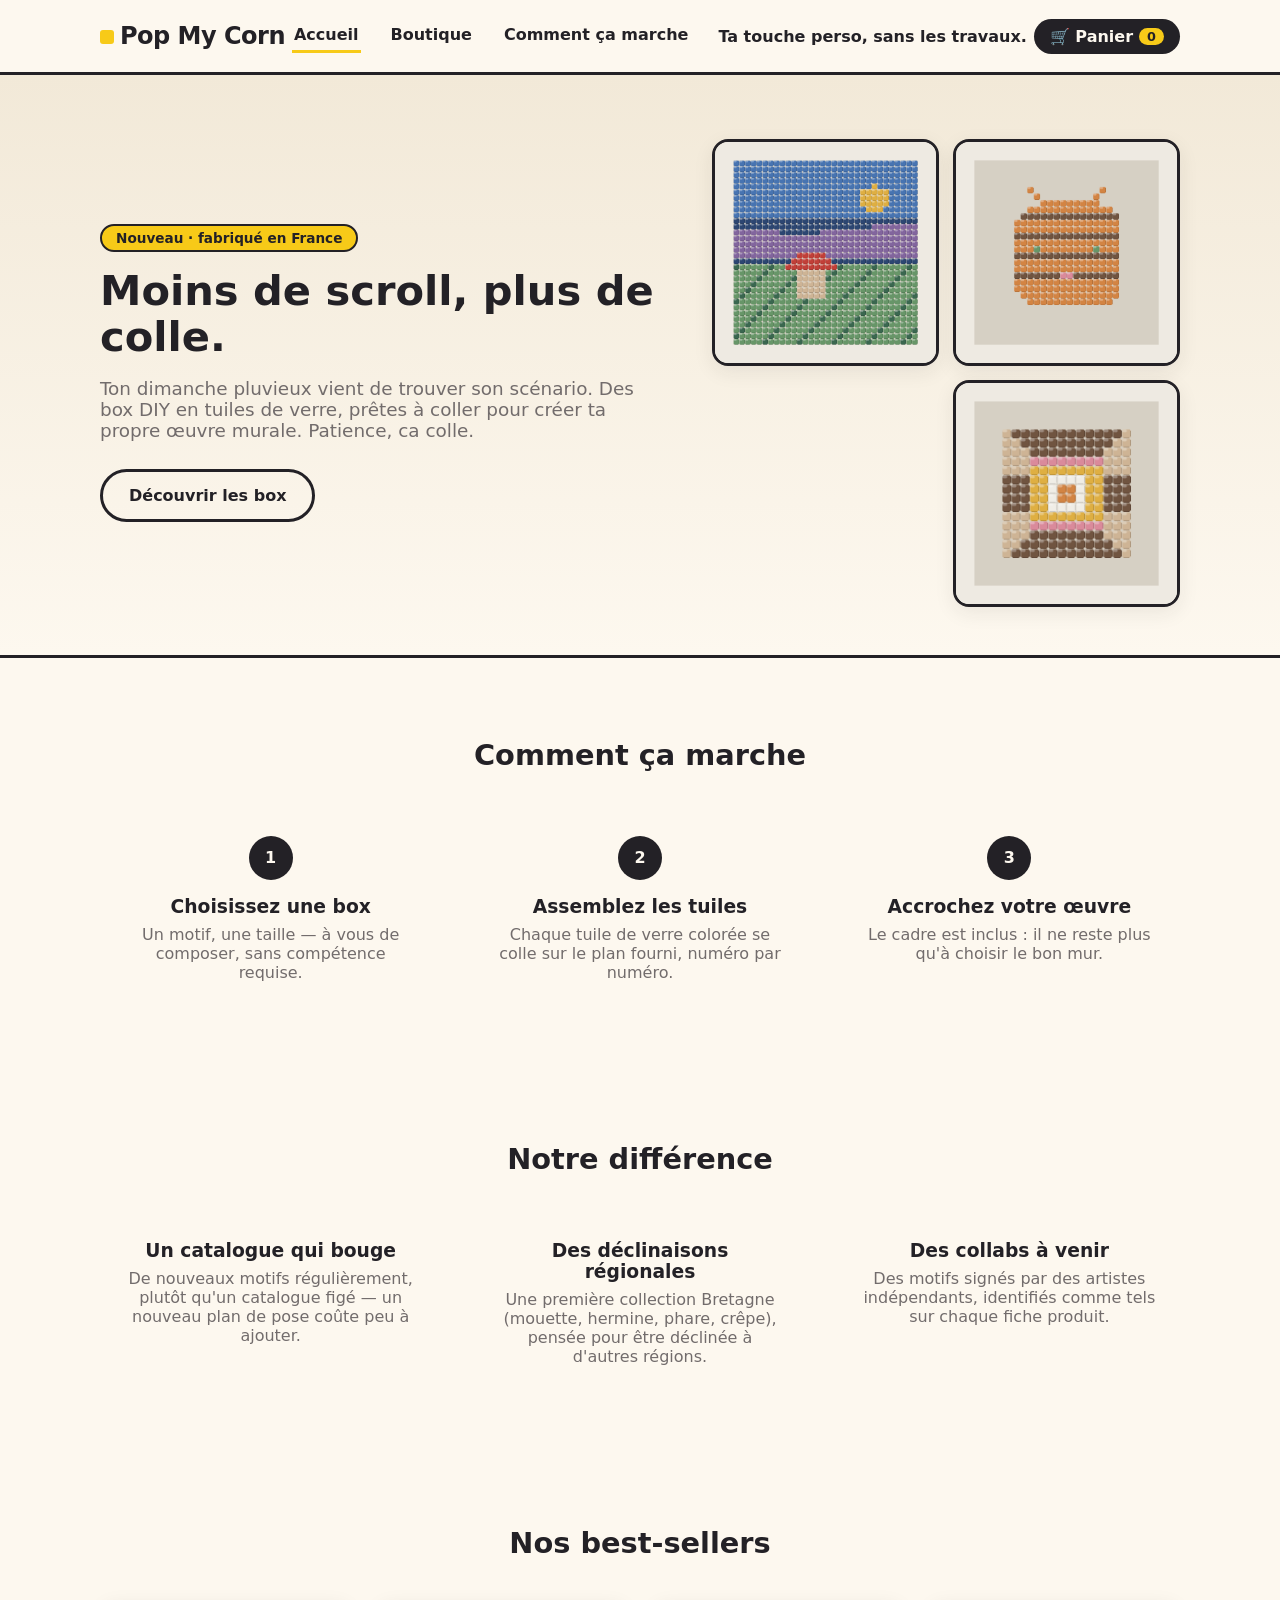
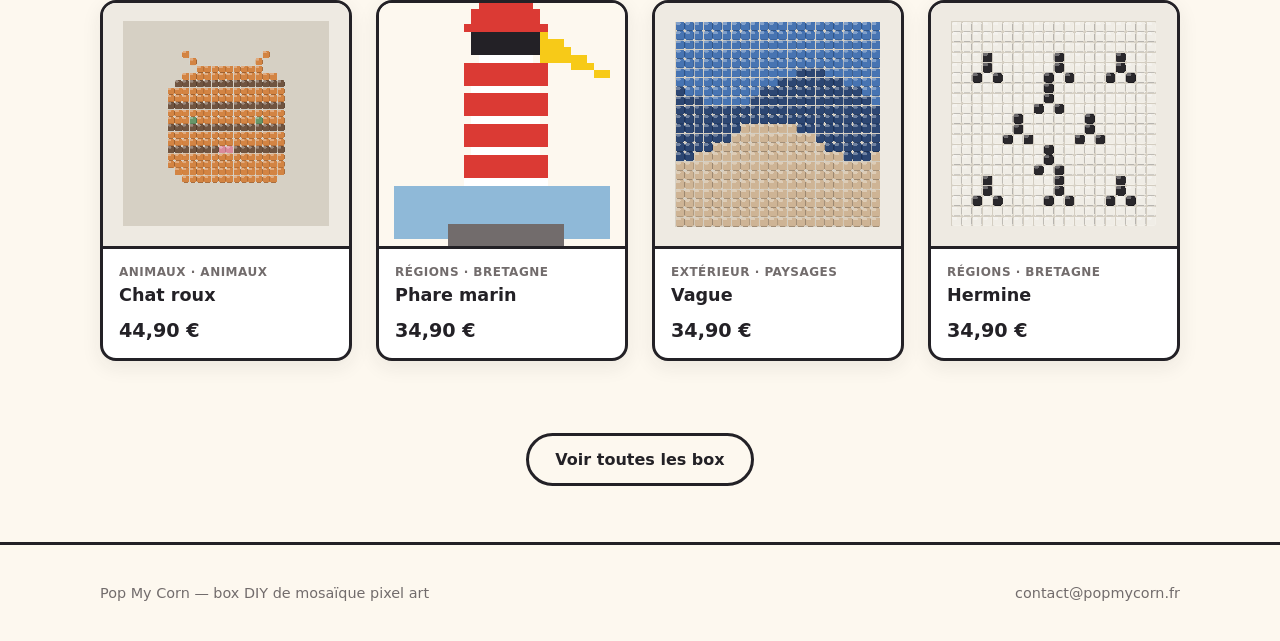
==== site/index.html @ 588b49d9 "Add personal touch message to navigation" ====
<!doctype html>
<html lang="fr">
<head>
<meta charset="utf-8" />
<meta name="viewport" content="width=device-width, initial-scale=1" />
<title>Pop My Corn — Box DIY de mosaïque pixel art</title>
<meta name="description" content="Moins de scroll, plus de colle." />
<link rel="stylesheet" href="styles.css" />
</head>
<body>

<header class="site-header">
  <div class="container">
    <a href="index.html" class="logo"><span class="pixel"></span>Pop My Corn</a>
    <nav class="nav">
      <a href="index.html" class="active">Accueil</a>
      <a href="boutique.html">Boutique</a>
      <a href="index.html#comment-ca-marche">Comment ça marche</a>
      <p class="lead">Ta touche perso, sans les travaux.</p>

    </nav>
    <a href="panier.html" class="cart-link">🛒 Panier <span class="cart-count">0</span></a>
  </div>
</header>

<section class="hero">
  <div class="container">
    <div>
      <span class="hero-badge">Nouveau · fabriqué en France</span>
      <h1>Moins de scroll, plus de colle.</h1>
      <p class="lead">Ton dimanche pluvieux vient de trouver son scénario. Des box DIY en tuiles de verre, prêtes à coller pour créer ta propre œuvre murale. Patience, ca colle.</p>
      <a href="boutique.html" class="btn btn-primary">Découvrir les box</a>
    </div>
    <div class="hero-visual">
      <img class="tall" src="images/products/design-08.png" alt="Box mosaïque paysage" />
      <img src="images/products/design-07.png" alt="Box mosaïque chat" />
      <img src="images/products/design-11.png" alt="Box mosaïque phare, collection Bretagne" />
    </div>
  </div>
</section>

<section class="steps" id="comment-ca-marche">
  <div class="container">
    <h2>Comment ça marche</h2>
    <div class="steps-grid">
      <div class="step">
        <div class="step-num">1</div>
        <h3>Choisissez une box</h3>
        <p>Un motif, une taille — à vous de composer, sans compétence requise.</p>
      </div>
      <div class="step">
        <div class="step-num">2</div>
        <h3>Assemblez les tuiles</h3>
        <p>Chaque tuile de verre colorée se colle sur le plan fourni, numéro par numéro.</p>
      </div>
      <div class="step">
        <div class="step-num">3</div>
        <h3>Accrochez votre œuvre</h3>
        <p>Le cadre est inclus : il ne reste plus qu'à choisir le bon mur.</p>
      </div>
    </div>
  </div>
</section>

<section class="steps">
  <div class="container">
    <h2 class="section-title">Notre différence</h2>
    <div class="steps-grid">
      <div class="step">
        <h3>Un catalogue qui bouge</h3>
        <p>De nouveaux motifs régulièrement, plutôt qu'un catalogue figé — un nouveau plan de pose coûte peu à ajouter.</p>
      </div>
      <div class="step">
        <h3>Des déclinaisons régionales</h3>
        <p>Une première collection Bretagne (mouette, hermine, phare, crêpe), pensée pour être déclinée à d'autres régions.</p>
      </div>
      <div class="step">
        <h3>Des collabs à venir</h3>
        <p>Des motifs signés par des artistes indépendants, identifiés comme tels sur chaque fiche produit.</p>
      </div>
    </div>
  </div>
</section>

<section class="steps">
  <div class="container">
    <h2 class="section-title">Nos best-sellers</h2>
    <div class="product-grid" id="featured-grid"></div>
    <div style="text-align:center; margin-top: 8px;">
      <a href="boutique.html" class="btn btn-secondary">Voir toutes les box</a>
    </div>
  </div>
</section>

<footer class="site-footer">
  <div class="container">
    <div>Pop My Corn — box DIY de mosaïque pixel art</div>
    <div>contact@popmycorn.fr</div>
  </div>
</footer>

<script src="cart.js"></script>
<script>
  loadProducts().then((products) => {
    const featuredIds = ["chat", "phare", "vague", "hermine"];
    const featured = featuredIds
      .map((id) => products.find((p) => p.id === id))
      .filter(Boolean);
    const grid = document.getElementById("featured-grid");
    grid.innerHTML = featured.map(productCard).join("");
  });

  function productCard(p) {
    return `
      <a class="product-card" href="produit.html?id=${p.id}">
        <div class="thumb"><img src="${p.image}" alt="${p.name}" loading="lazy" /></div>
        <div class="info">
          <span class="theme-tag">${p.category} · ${p.theme}${p.artist ? " · collab" : ""}</span>
          <h3>${p.name}</h3>
          <div class="price-row">
            <span class="price">${formatPrice(p.price)}</span>
          </div>
        </div>
      </a>
    `;
  }
</script>
</body>
</html>
---- site/styles.css ----
:root {
  --rouge: #db3a34;
  --orange: #ed8b2f;
  --jaune: #f7ca18;
  --vert: #5fb260;
  --bleu: #3a81db;
  --violet: #8c5ec2;
  --rose: #f08faf;
  --encre: #232126;
  --creme: #fdf8ef;
  --creme-fonce: #f2e9d8;
  --gris: #726c6c;
  --radius: 16px;
  --shadow: 0 6px 20px rgba(35, 33, 38, 0.08);
}

* { box-sizing: border-box; }

html, body {
  margin: 0;
  padding: 0;
  background: var(--creme); 
  color: var(--encre);
  font-family: "Segoe UI", system-ui, -apple-system, sans-serif;
  scroll-behavior: smooth;
}

a { color: inherit; text-decoration: none; }

img { max-width: 100%; display: block; }

.container {
  max-width: 1120px;
  margin: 0 auto;
  padding: 0 20px;
}

/* ---------- Header ---------- */
.site-header {
  position: sticky;
  top: 0;
  z-index: 20;
  background: var(--creme);
  border-bottom: 3px solid var(--encre);
}

.site-header .container {
  display: flex;
  align-items: center;
  justify-content: space-between;
  height: 72px;
}

.logo {
  font-weight: 800;
  font-size: 1.5rem;
  letter-spacing: -0.5px;
}

.logo .pixel {
  display: inline-block;
  width: 14px;
  height: 14px;
  background: var(--jaune);
  margin-right: 6px;
  vertical-align: middle;
  border-radius: 3px;
}

.nav {
  display: flex;
  align-items: center;
  gap: 28px;
  font-weight: 600;
}

.nav a {
  padding: 6px 2px;
  border-bottom: 3px solid transparent;
}

.nav a:hover, .nav a.active {
  border-bottom-color: var(--jaune);
}

.cart-link {
  position: relative;
  display: inline-flex;
  align-items: center;
  gap: 6px;
  background: var(--encre);
  color: var(--creme);
  padding: 8px 16px;
  border-radius: 999px;
  font-weight: 700;
}

.cart-count {
  background: var(--jaune);
  color: var(--encre);
  border-radius: 999px;
  padding: 1px 8px;
  font-size: 0.8rem;
}

/* ---------- Buttons ---------- */
.btn {
  display: inline-block;
  padding: 14px 26px;
  border-radius: 999px;
  font-weight: 700;
  border: 3px solid var(--encre);
  cursor: pointer;
  font-size: 1rem;
  transition: transform 0.15s ease;
}

.btn:hover { transform: translateY(-2px); }

..btn-primary {
  background: var(--jaune);
  color: var(--encre);
  box-shadow: var(--shadow);
}



.btn-secondary {
  background: var(--creme);
  color: var(--encre);
}

.btn-block { width: 100%; text-align: center; }

.btn[disabled] {
  opacity: 0.5;
  cursor: not-allowed;
  transform: none;
}

/* ---------- Hero ---------- */
.hero {
  padding: 64px 0 48px;
  background: linear-gradient(180deg, var(--creme-fonce), var(--creme));
  border-bottom: 3px solid var(--encre);
}

.hero .container {
  display: grid;
  grid-template-columns: 1.1fr 0.9fr;
  gap: 40px;
  align-items: center;
}

.hero h1 {
  font-size: 2.6rem;
  line-height: 1.1;
  margin: 0 0 16px;
}

.hero p.lead {
  font-size: 1.15rem;
  color: var(--gris);
  margin-bottom: 28px;
  max-width: 46ch;
}

.hero-badge {
  display: inline-block;
  background: var(--jaune);
  border: 2px solid var(--encre);
  border-radius: 999px;
  padding: 4px 14px;
  font-weight: 700;
  font-size: 0.85rem;
  margin-bottom: 16px;
}

.hero-visual {
  display: grid;
  grid-template-columns: repeat(2, 1fr);
  gap: 14px;
}

.hero-visual img {
  border-radius: var(--radius);
  border: 3px solid var(--encre);
  box-shadow: var(--shadow);
}

.hero-visual .tall { grid-row: span 2; }

/* ---------- Steps ---------- */
.steps {
  padding: 56px 0;
}

.steps h2, .section-title {
  text-align: center;
  font-size: 1.8rem;
  margin-bottom: 40px;
}

.steps-grid {
  display: grid;
  grid-template-columns: repeat(3, 1fr);
  gap: 28px;
}

.step {
  text-align: center;
  padding: 24px;
}

.step-num {
  width: 44px;
  height: 44px;
  border-radius: 50%;
  background: var(--encre);
  color: var(--creme);
  display: flex;
  align-items: center;
  justify-content: center;
  font-weight: 800;
  margin: 0 auto 16px;
}

.step h3 { margin: 0 0 8px; }
.step p { color: var(--gris); margin: 0; }

/* ---------- Product grid ---------- */
.search-box {
  margin-bottom: 20px;
}

.search-box input {
  width: 100%;
  box-sizing: border-box;
  padding: 14px 18px;
  border: 3px solid var(--encre);
  border-radius: var(--radius);
  font-family: inherit;
  font-size: 1rem;
  background: white;
  color: var(--encre);
}

.search-box input::placeholder {
  color: var(--gris);
}

.search-box input:focus {
  outline: 3px solid var(--jaune);
  outline-offset: 0;
}

.filters {
  display: flex;
  flex-wrap: wrap;
  gap: 10px;
  margin-bottom: 32px;
}

.filter-chip {
  padding: 8px 16px;
  border: 2px solid var(--encre);
  border-radius: 999px;
  font-weight: 600;
  cursor: pointer;
  background: var(--creme);
  font-size: 0.9rem;
}

.filter-chip.active {
  background: var(--encre);
  color: var(--creme);
}

.product-grid {
  display: grid;
  grid-template-columns: repeat(4, 1fr);
  gap: 24px;
  padding-bottom: 64px;
}

.product-card {
  background: white;
  border: 3px solid var(--encre);
  border-radius: var(--radius);
  overflow: hidden;
  box-shadow: var(--shadow);
  display: flex;
  flex-direction: column;
}

.product-card .thumb {
  aspect-ratio: 1;
  overflow: hidden;
  border-bottom: 3px solid var(--encre);
  background: var(--creme-fonce);
}

.product-card .thumb img {
  width: 100%;
  height: 100%;
  object-fit: cover;
  image-rendering: pixelated;
}

.product-card .info {
  padding: 16px;
  display: flex;
  flex-direction: column;
  gap: 6px;
  flex: 1;
}

.product-card .theme-tag {
  font-size: 0.75rem;
  font-weight: 700;
  text-transform: uppercase;
  color: var(--gris);
  letter-spacing: 0.04em;
}

.product-card h3 { margin: 0; font-size: 1.1rem; }

.stars { color: var(--jaune); text-shadow: 0 0 0 var(--encre); font-size: 0.95rem; letter-spacing: 2px; }
.stars .off { color: var(--creme-fonce); }

.price-row {
  margin-top: auto;
  display: flex;
  align-items: center;
  justify-content: space-between;
  padding-top: 8px;
}

.price {
  font-weight: 800;
  font-size: 1.2rem;
}

.mini-add {
  border: 2px solid var(--encre);
  background: var(--jaune);
  border-radius: 999px;
  padding: 6px 14px;
  font-weight: 700;
  cursor: pointer;
}

/* ---------- Product detail ---------- */
.product-detail {
  display: grid;
  grid-template-columns: 1fr 1fr;
  gap: 48px;
  padding: 48px 0 72px;
}

.product-detail .thumb-large {
  border: 3px solid var(--encre);
  border-radius: var(--radius);
  overflow: hidden;
  box-shadow: var(--shadow);
  background: var(--creme-fonce);
}

.product-detail .thumb-large img {
  width: 100%;
  image-rendering: pixelated;
}

.product-detail h1 { margin-top: 0; font-size: 2rem; }

.detail-meta {
  display: flex;
  gap: 16px;
  align-items: center;
  margin-bottom: 16px;
  color: var(--gris);
  font-weight: 600;
}

.detail-price { font-size: 1.6rem; font-weight: 800; margin: 16px 0; }

.spec-list {
  list-style: none;
  padding: 0;
  margin: 24px 0;
  border-top: 2px solid var(--creme-fonce);
}

.spec-list li {
  display: flex;
  justify-content: space-between;
  padding: 10px 0;
  border-bottom: 2px solid var(--creme-fonce);
  font-size: 0.95rem;
}

.spec-list li span:first-child { color: var(--gris); }

.qty-row {
  display: flex;
  align-items: center;
  gap: 16px;
  margin-bottom: 20px;
}

.qty-control {
  display: flex;
  align-items: center;
  border: 2px solid var(--encre);
  border-radius: 999px;
  overflow: hidden;
}

.qty-control button {
  border: none;
  background: var(--creme-fonce);
  width: 36px;
  height: 36px;
  font-size: 1.1rem;
  cursor: pointer;
}

.qty-control input {
  width: 42px;
  text-align: center;
  border: none;
  font-weight: 700;
  font-size: 1rem;
}

/* ---------- Cart ---------- */
.cart-page { padding: 48px 0 72px; }

.cart-item {
  display: grid;
  grid-template-columns: 90px 1fr auto auto;
  gap: 16px;
  align-items: center;
  padding: 16px 0;
  border-bottom: 2px solid var(--creme-fonce);
}

.cart-item img {
  width: 90px;
  height: 90px;
  object-fit: cover;
  border-radius: 10px;
  border: 2px solid var(--encre);
  image-rendering: pixelated;
}

.cart-item .remove {
  color: var(--rouge);
  font-weight: 700;
  cursor: pointer;
  background: none;
  border: none;
  font-size: 0.9rem;
}

.cart-summary {
  margin-top: 32px;
  padding-top: 24px;
  border-top: 3px solid var(--encre);
  display: flex;
  flex-direction: column;
  align-items: flex-end;
  gap: 8px;
}

.cart-summary .total { font-size: 1.4rem; font-weight: 800; }

.empty-state {
  text-align: center;
  padding: 64px 0;
  color: var(--gris);
}

.notice {
  background: var(--creme-fonce);
  border: 2px dashed var(--gris);
  border-radius: var(--radius);
  padding: 16px 20px;
  font-size: 0.9rem;
  margin-top: 20px;
}

/* ---------- Footer ---------- */
.site-footer {
  border-top: 3px solid var(--encre);
  padding: 40px 0;
  color: var(--gris);
  font-size: 0.9rem;
}

.site-footer .container {
  display: flex;
  justify-content: space-between;
  flex-wrap: wrap;
  gap: 16px;
}

/* ---------- Result pages ---------- */
.result-page {
  padding: 96px 20px;
  text-align: center;
}

.result-page h1 { font-size: 2rem; }
.result-page p { color: var(--gris); max-width: 50ch; margin: 12px auto 32px; }

/* ---------- Responsive ---------- */
@media (max-width: 900px) {
  .hero .container { grid-template-columns: 1fr; }
  .steps-grid { grid-template-columns: 1fr; }
  .product-grid { grid-template-columns: repeat(2, 1fr); }
  .product-detail { grid-template-columns: 1fr; }
  .nav { display: none; }
}

@media (max-width: 480px) {
  .product-grid { grid-template-columns: 1fr 1fr; gap: 14px; }
  .hero h1 { font-size: 2rem; }
  .cart-item { grid-template-columns: 60px 1fr; grid-template-areas: "img info" "img actions"; }
  .cart-item img { width: 60px; height: 60px; }
}
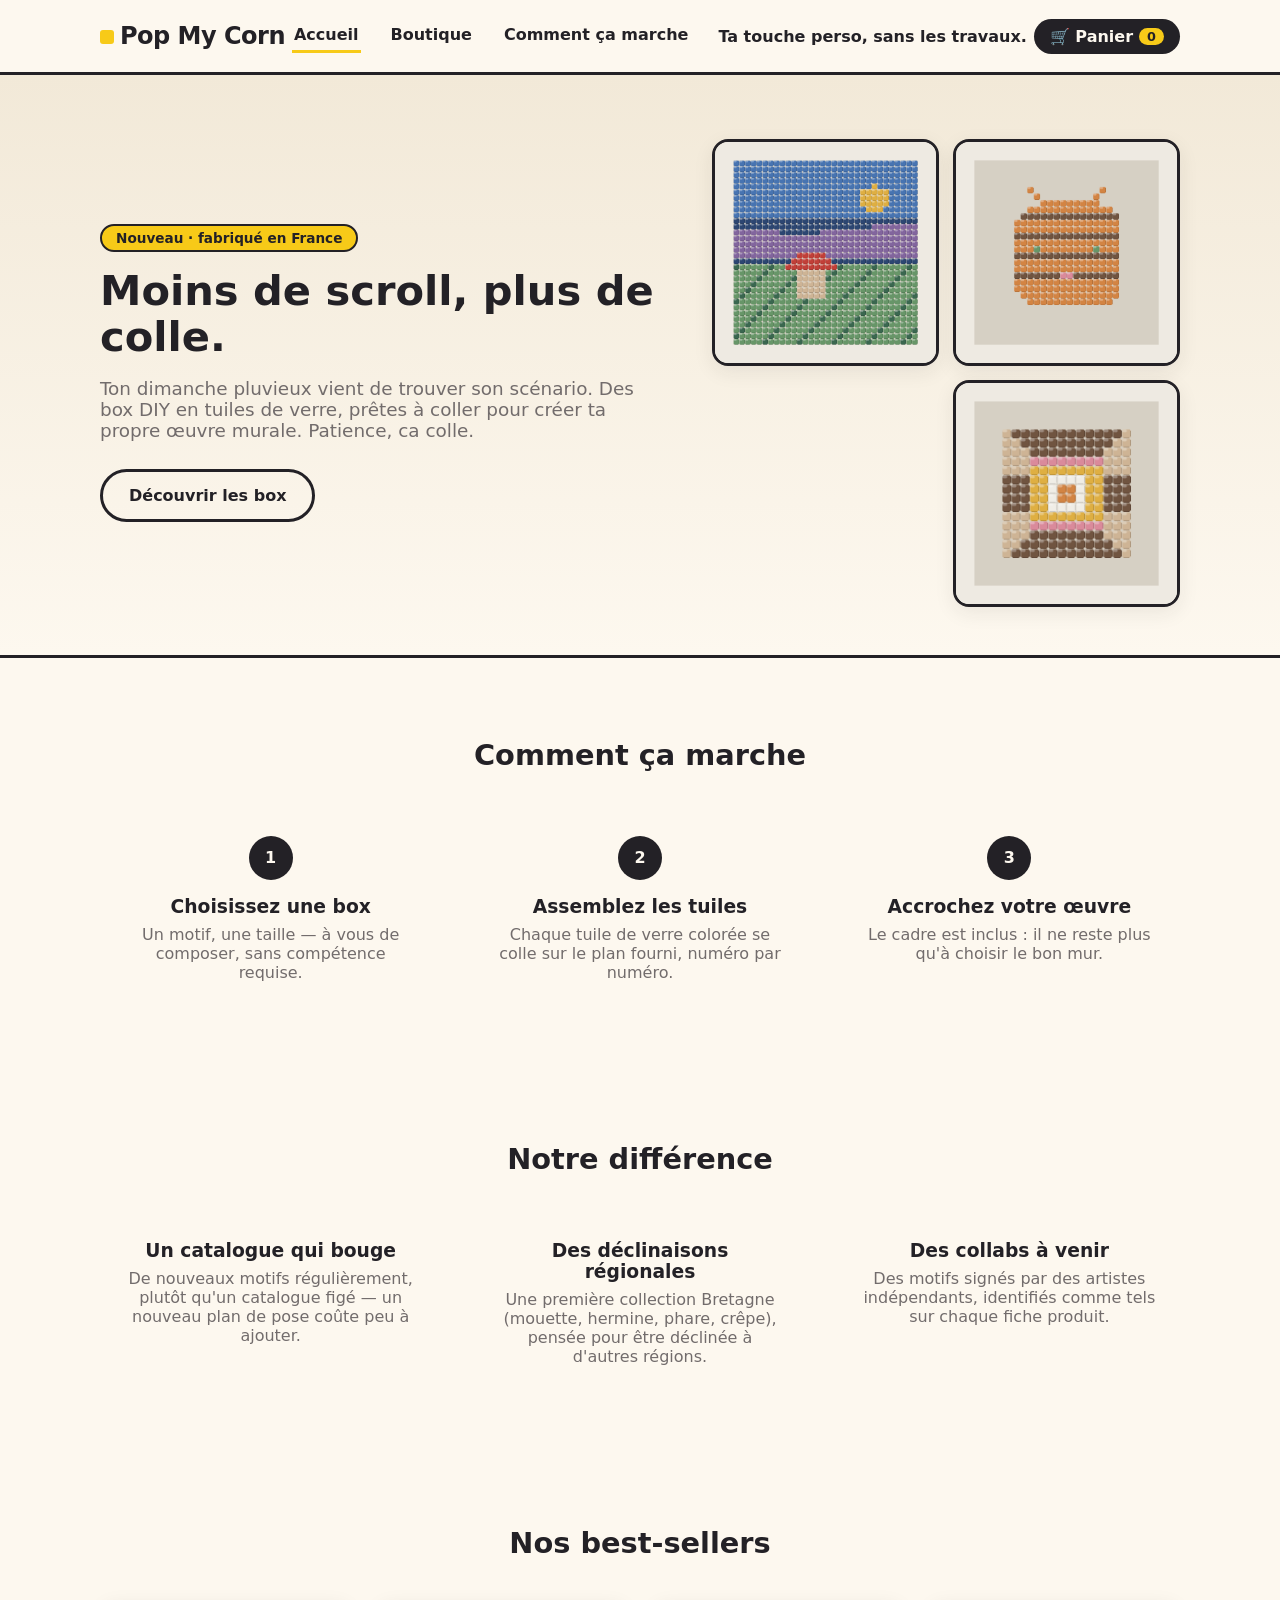
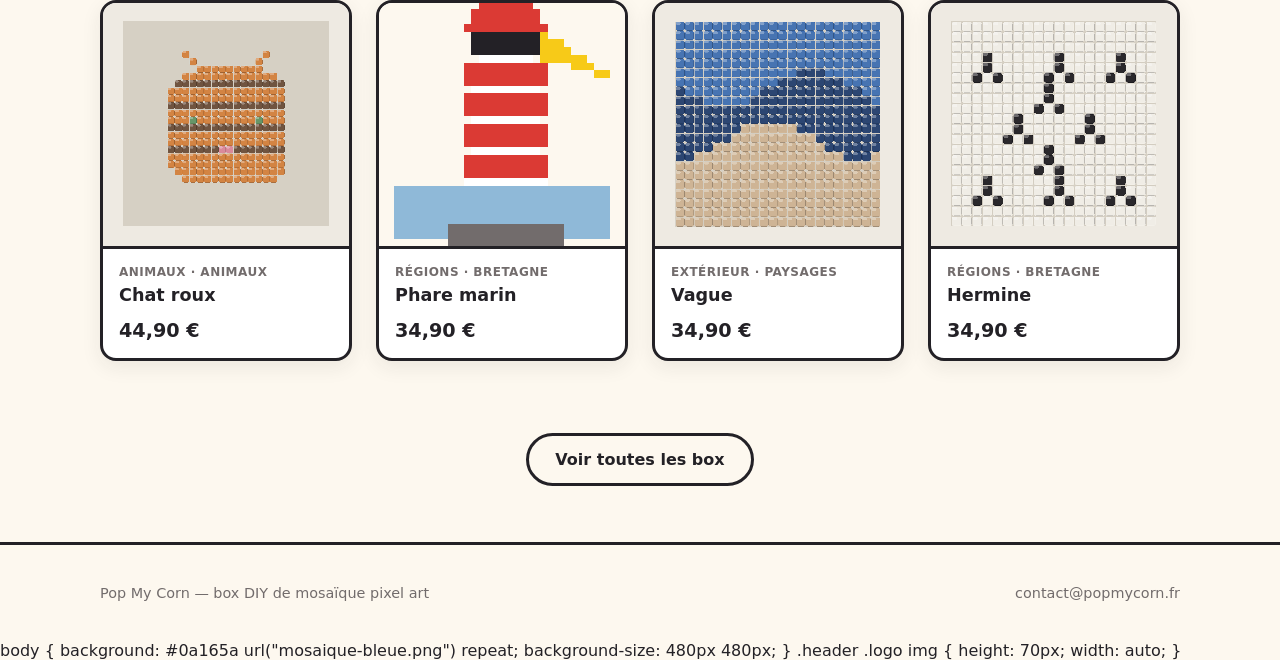
==== commit 68ac8999: "Update index.html" ====
--- a/site/index.html
+++ b/site/index.html
@@ -125,5 +125,13 @@
     `;
   }
 </script>
-</body>
+body {
+  background: #0a165a url("mosaique-bleue.png") repeat;
+  background-size: 480px 480px;
+}
+.header .logo img {
+  height: 70px;
+  width: auto;
+}
+
 </html>
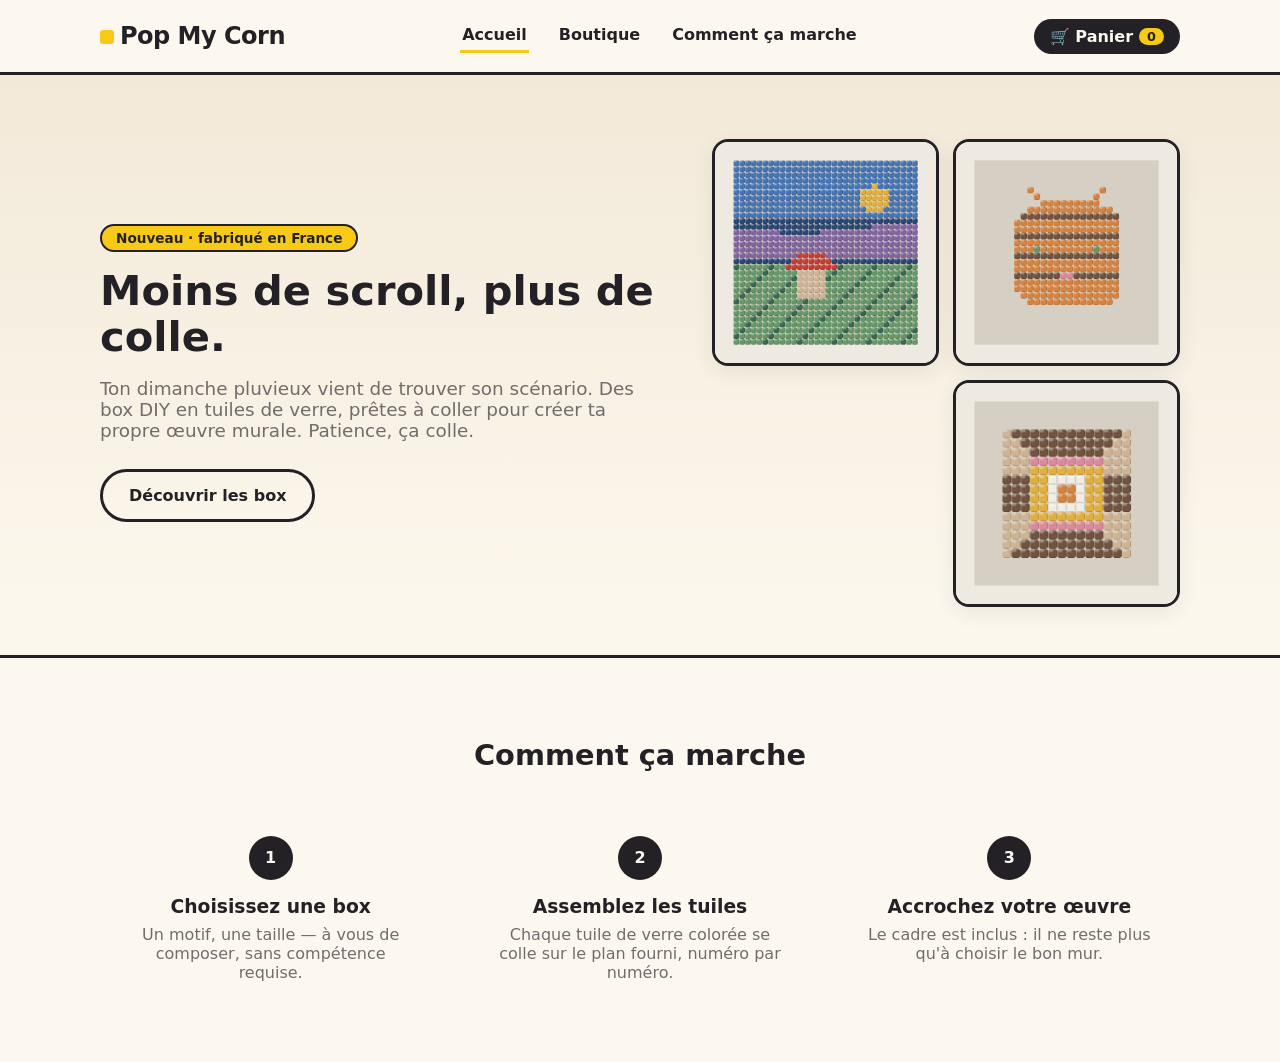
==== commit 9ebeab85: "Clean up index.html by removing unused sections Removed unnecessary sections and scripts from the HT" ====
--- a/site/index.html
+++ b/site/index.html
@@ -16,8 +16,6 @@
       <a href="index.html" class="active">Accueil</a>
       <a href="boutique.html">Boutique</a>
       <a href="index.html#comment-ca-marche">Comment ça marche</a>
-      <p class="lead">Ta touche perso, sans les travaux.</p>
-
     </nav>
     <a href="panier.html" class="cart-link">🛒 Panier <span class="cart-count">0</span></a>
   </div>
@@ -28,7 +26,7 @@
     <div>
       <span class="hero-badge">Nouveau · fabriqué en France</span>
       <h1>Moins de scroll, plus de colle.</h1>
-      <p class="lead">Ton dimanche pluvieux vient de trouver son scénario. Des box DIY en tuiles de verre, prêtes à coller pour créer ta propre œuvre murale. Patience, ca colle.</p>
+      <p class="lead">Ton dimanche pluvieux vient de trouver son scénario. Des box DIY en tuiles de verre, prêtes à coller pour créer ta propre œuvre murale. Patience, ça colle.</p>
       <a href="boutique.html" class="btn btn-primary">Découvrir les box</a>
     </div>
     <div class="hero-visual">
@@ -58,80 +56,4 @@
         <h3>Accrochez votre œuvre</h3>
         <p>Le cadre est inclus : il ne reste plus qu'à choisir le bon mur.</p>
       </div>
-    </div>
-  </div>
-</section>
-
-<section class="steps">
-  <div class="container">
-    <h2 class="section-title">Notre différence</h2>
-    <div class="steps-grid">
-      <div class="step">
-        <h3>Un catalogue qui bouge</h3>
-        <p>De nouveaux motifs régulièrement, plutôt qu'un catalogue figé — un nouveau plan de pose coûte peu à ajouter.</p>
-      </div>
-      <div class="step">
-        <h3>Des déclinaisons régionales</h3>
-        <p>Une première collection Bretagne (mouette, hermine, phare, crêpe), pensée pour être déclinée à d'autres régions.</p>
-      </div>
-      <div class="step">
-        <h3>Des collabs à venir</h3>
-        <p>Des motifs signés par des artistes indépendants, identifiés comme tels sur chaque fiche produit.</p>
-      </div>
-    </div>
-  </div>
-</section>
-
-<section class="steps">
-  <div class="container">
-    <h2 class="section-title">Nos best-sellers</h2>
-    <div class="product-grid" id="featured-grid"></div>
-    <div style="text-align:center; margin-top: 8px;">
-      <a href="boutique.html" class="btn btn-secondary">Voir toutes les box</a>
-    </div>
-  </div>
-</section>
-
-<footer class="site-footer">
-  <div class="container">
-    <div>Pop My Corn — box DIY de mosaïque pixel art</div>
-    <div>contact@popmycorn.fr</div>
-  </div>
-</footer>
-
-<script src="cart.js"></script>
-<script>
-  loadProducts().then((products) => {
-    const featuredIds = ["chat", "phare", "vague", "hermine"];
-    const featured = featuredIds
-      .map((id) => products.find((p) => p.id === id))
-      .filter(Boolean);
-    const grid = document.getElementById("featured-grid");
-    grid.innerHTML = featured.map(productCard).join("");
-  });
-
-  function productCard(p) {
-    return `
-      <a class="product-card" href="produit.html?id=${p.id}">
-        <div class="thumb"><img src="${p.image}" alt="${p.name}" loading="lazy" /></div>
-        <div class="info">
-          <span class="theme-tag">${p.category} · ${p.theme}${p.artist ? " · collab" : ""}</span>
-          <h3>${p.name}</h3>
-          <div class="price-row">
-            <span class="price">${formatPrice(p.price)}</span>
-          </div>
-        </div>
-      </a>
-    `;
-  }
-</script>
-body {
-  background: #0a165a url("mosaique-bleue.png") repeat;
-  background-size: 480px 480px;
-}
-.header .logo img {
-  height: 70px;
-  width: auto;
-}
-
-</html>
+    
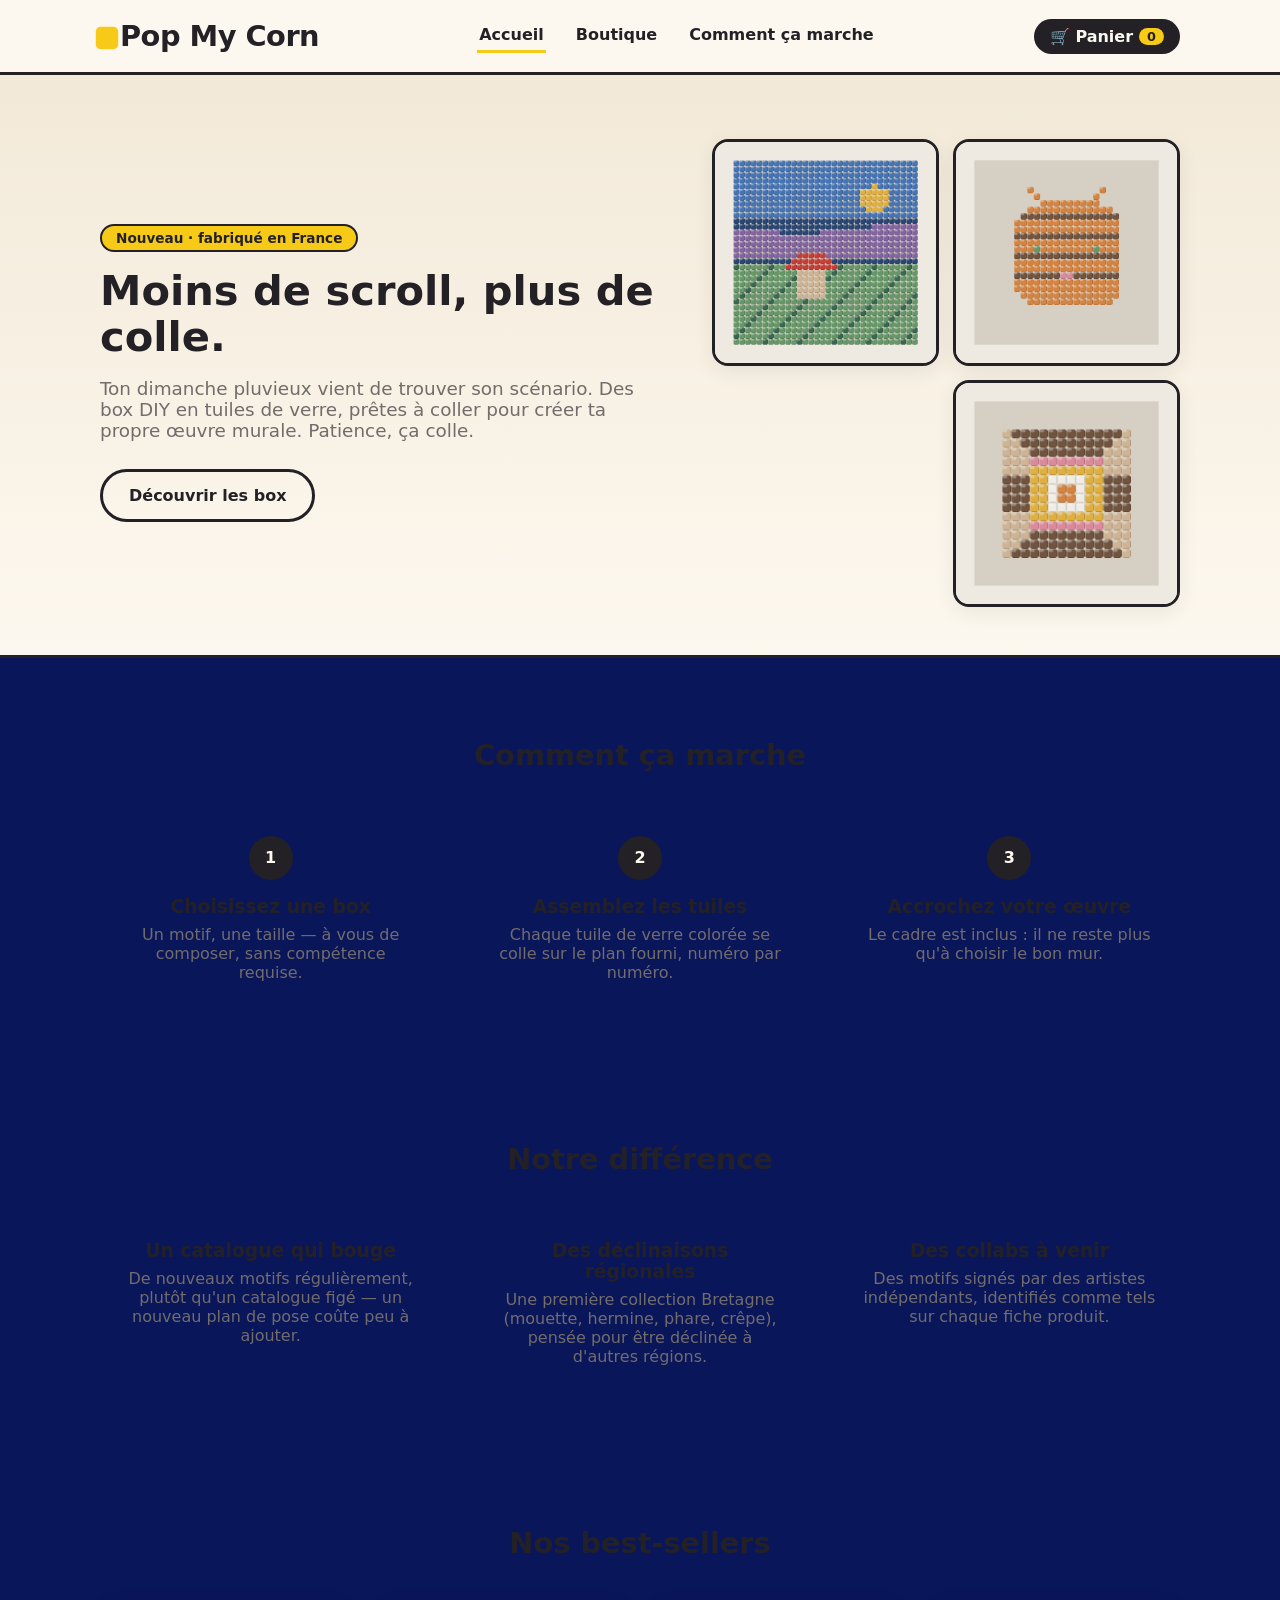
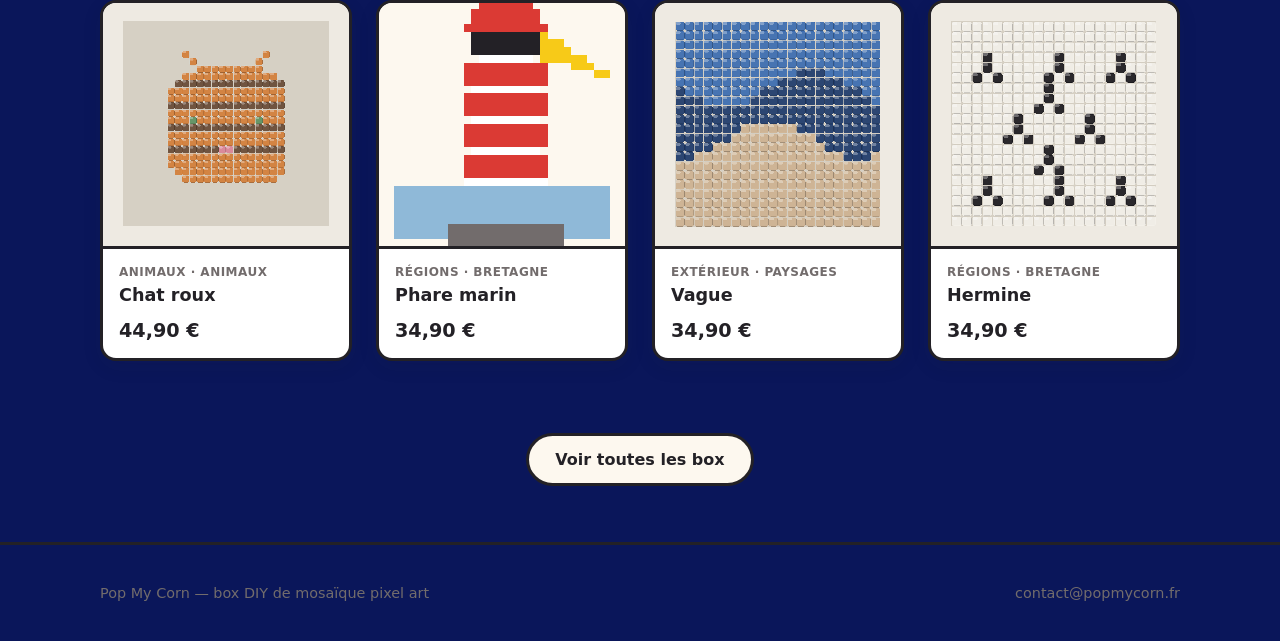
==== commit 9a1b8dda: "Add new sections for differences and best-sellers" ====
--- a/site/index.html
+++ b/site/index.html
@@ -7,7 +7,7 @@
 <meta name="description" content="Moins de scroll, plus de colle." />
 <link rel="stylesheet" href="styles.css" />
 </head>
-<body>
+<body class="home">
 
 <header class="site-header">
   <div class="container">
@@ -56,4 +56,72 @@
         <h3>Accrochez votre œuvre</h3>
         <p>Le cadre est inclus : il ne reste plus qu'à choisir le bon mur.</p>
       </div>
-    
+    </div>
+  </div>
+</section>
+
+<section class="steps">
+  <div class="container">
+    <h2 class="section-title">Notre différence</h2>
+    <div class="steps-grid">
+      <div class="step">
+        <h3>Un catalogue qui bouge</h3>
+        <p>De nouveaux motifs régulièrement, plutôt qu'un catalogue figé — un nouveau plan de pose coûte peu à ajouter.</p>
+      </div>
+      <div class="step">
+        <h3>Des déclinaisons régionales</h3>
+        <p>Une première collection Bretagne (mouette, hermine, phare, crêpe), pensée pour être déclinée à d'autres régions.</p>
+      </div>
+      <div class="step">
+        <h3>Des collabs à venir</h3>
+        <p>Des motifs signés par des artistes indépendants, identifiés comme tels sur chaque fiche produit.</p>
+      </div>
+    </div>
+  </div>
+</section>
+
+<section class="steps">
+  <div class="container">
+    <h2 class="section-title">Nos best-sellers</h2>
+    <div class="product-grid" id="featured-grid"></div>
+    <div style="text-align:center; margin-top: 8px;">
+      <a href="boutique.html" class="btn btn-secondary">Voir toutes les box</a>
+    </div>
+  </div>
+</section>
+
+<footer class="site-footer">
+  <div class="container">
+    <div>Pop My Corn — box DIY de mosaïque pixel art</div>
+    <div>contact@popmycorn.fr</div>
+  </div>
+</footer>
+
+<script src="cart.js"></script>
+<script>
+  loadProducts().then((products) => {
+    const featuredIds = ["chat", "phare", "vague", "hermine"];
+    const featured = featuredIds
+      .map((id) => products.find((p) => p.id === id))
+      .filter(Boolean);
+    const grid = document.getElementById("featured-grid");
+    grid.innerHTML = featured.map(productCard).join("");
+  });
+
+  function productCard(p) {
+    return `
+      <a class="product-card" href="produit.html?id=${p.id}">
+        <div class="thumb"><img src="${p.image}" alt="${p.name}" loading="lazy" /></div>
+        <div class="info">
+          <span class="theme-tag">${p.category} · ${p.theme}${p.artist ? " · collab" : ""}</span>
+          <h3>${p.name}</h3>
+          <div class="price-row">
+            <span class="price">${formatPrice(p.price)}</span>
+          </div>
+        </div>
+      </a>
+    `;
+  }
+</script>
+</body>
+</html>
--- a/site/styles.css
+++ b/site/styles.css
@@ -529,3 +529,16 @@
   .cart-item { grid-template-columns: 60px 1fr; grid-template-areas: "img info" "img actions"; }
   .cart-item img { width: 60px; height: 60px; }
 }
+/* Fond mosaïque */
+body {
+  background: #0a165a url("mosaique-bleue.png") repeat;
+  background-size: 480px 480px;
+}
+
+/* Logo plus gros */
+.site-header .logo {
+  font-size: 1.8em;
+}
+.site-header .logo .pixel {
+  transform: scale(1.6);
+}
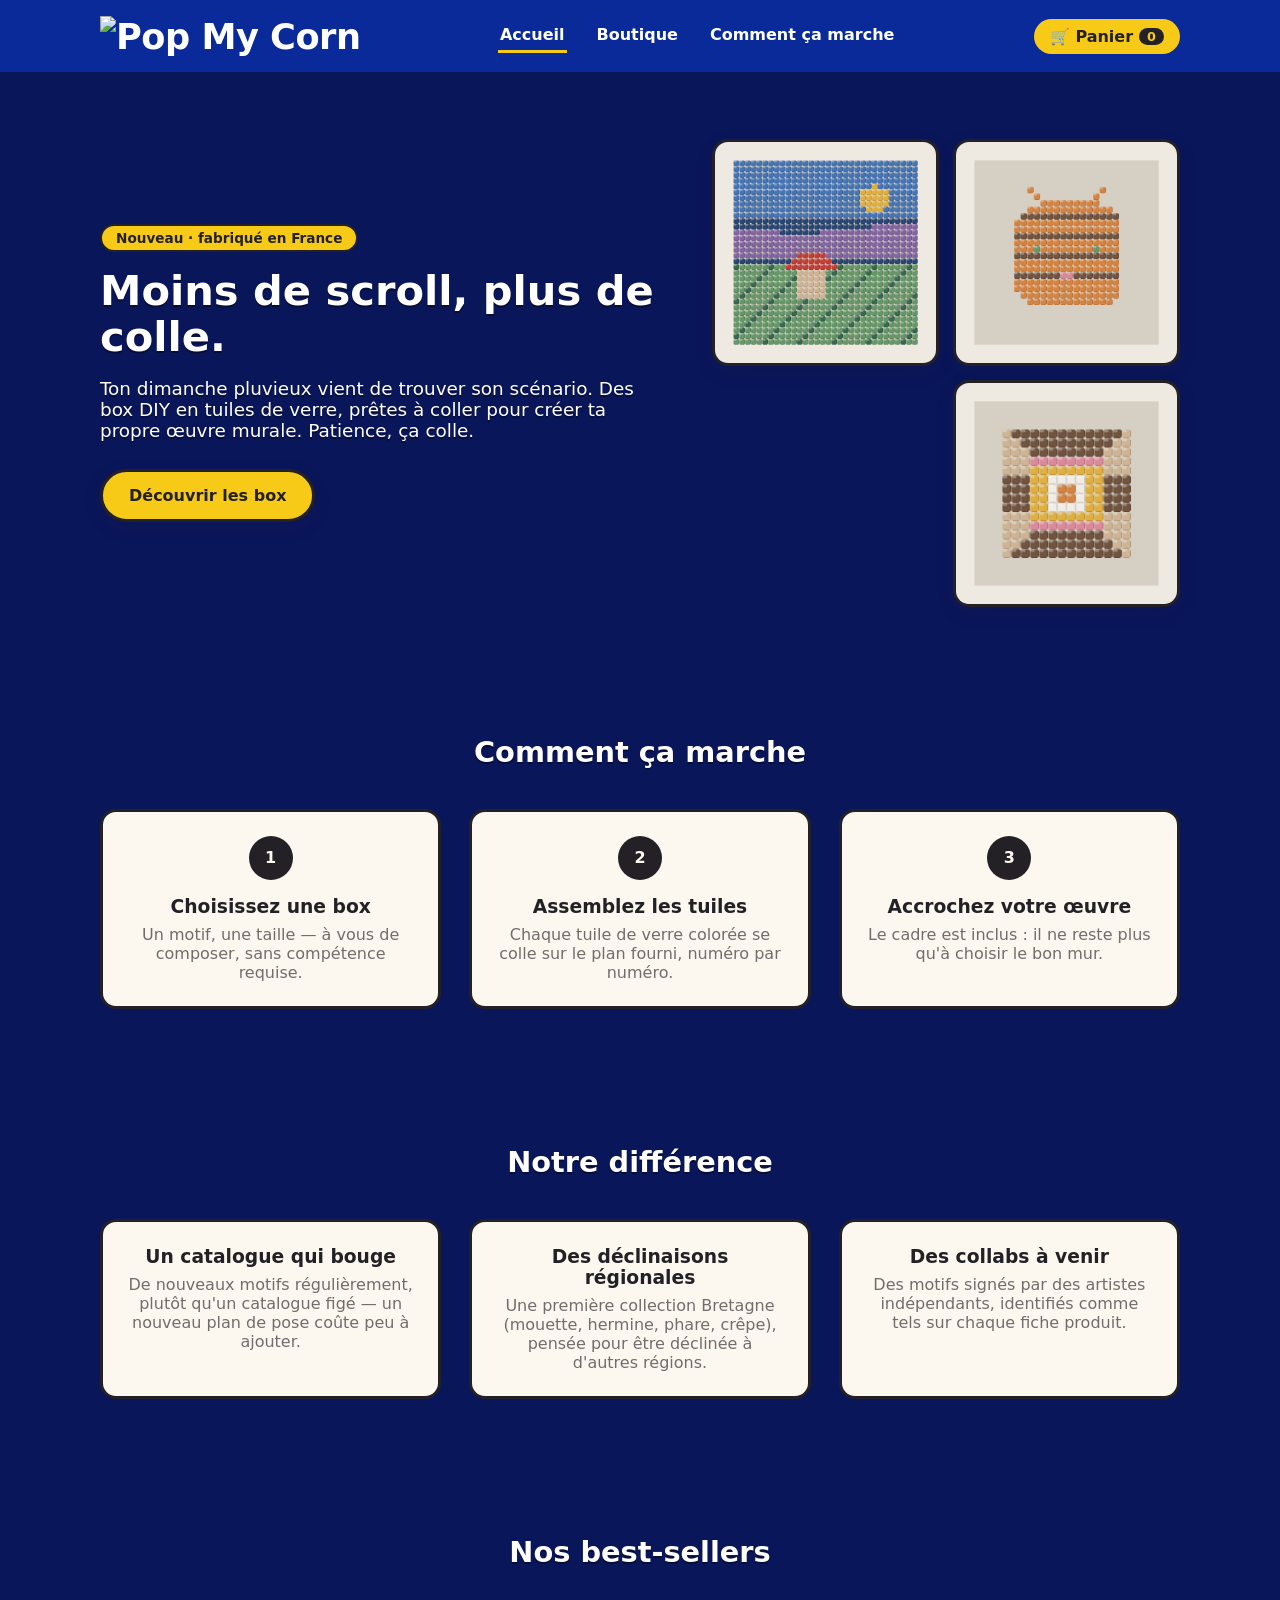
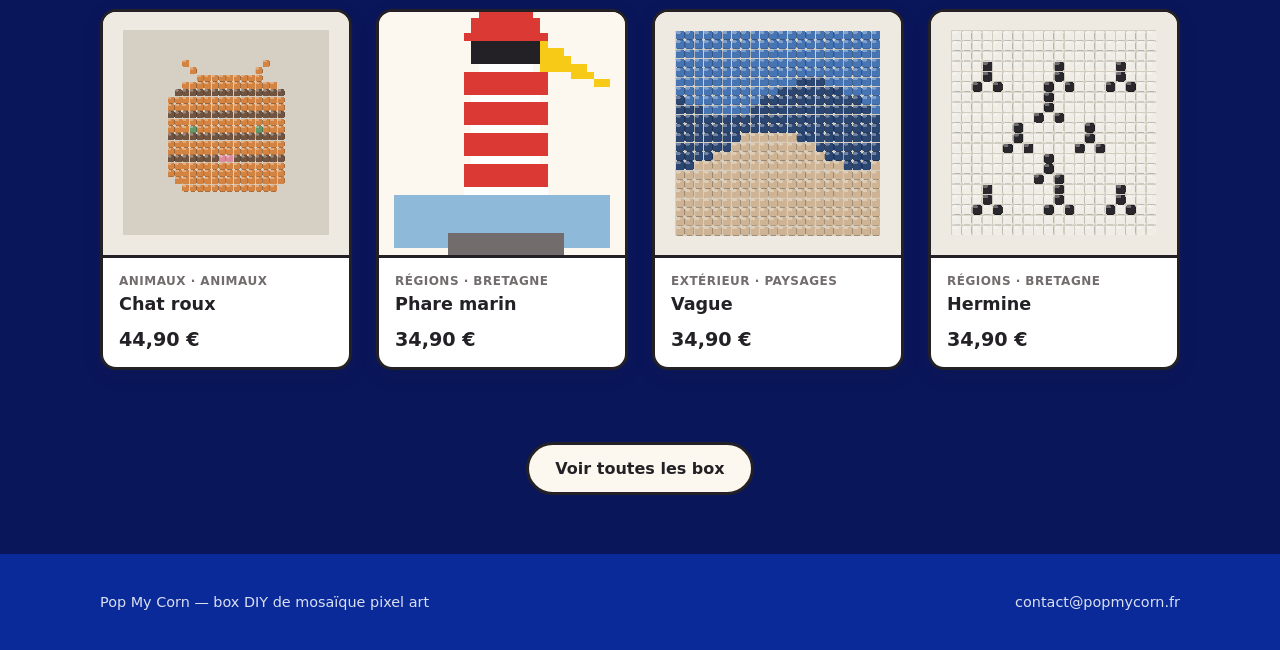
==== commit d526e2be: "Replace logo text with image in index.html" ====
--- a/site/index.html
+++ b/site/index.html
@@ -11,7 +11,7 @@
 
 <header class="site-header">
   <div class="container">
-    <a href="index.html" class="logo"><span class="pixel"></span>Pop My Corn</a>
+    <a href="index.html" class="logo"><img src="logo-pop-my-corn.png" alt="Pop My Corn" /></a>
     <nav class="nav">
       <a href="index.html" class="active">Accueil</a>
       <a href="boutique.html">Boutique</a>
@@ -124,4 +124,3 @@
   }
 </script>
 </body>
-</html>
--- a/site/styles.css
+++ b/site/styles.css
@@ -19,7 +19,7 @@
 html, body {
   margin: 0;
   padding: 0;
-  background: var(--creme); 
+  background: var(--creme);
   color: var(--encre);
   font-family: "Segoe UI", system-ui, -apple-system, sans-serif;
   scroll-behavior: smooth;
@@ -53,18 +53,18 @@
 
 .logo {
   font-weight: 800;
-  font-size: 1.5rem;
+  font-size: 2.2rem;
   letter-spacing: -0.5px;
 }
 
 .logo .pixel {
   display: inline-block;
-  width: 14px;
-  height: 14px;
+  width: 22px;
+  height: 22px;
   background: var(--jaune);
-  margin-right: 6px;
+  margin-right: 8px;
   vertical-align: middle;
-  border-radius: 3px;
+  border-radius: 4px;
 }
 
 .nav {
@@ -117,13 +117,11 @@
 
 .btn:hover { transform: translateY(-2px); }
 
-..btn-primary {
+.btn-primary {
   background: var(--jaune);
   color: var(--encre);
   box-shadow: var(--shadow);
 }
-
-
 
 .btn-secondary {
   background: var(--creme);
@@ -168,6 +166,7 @@
 .hero-badge {
   display: inline-block;
   background: var(--jaune);
+  color: var(--encre);
   border: 2px solid var(--encre);
   border-radius: 999px;
   padding: 4px 14px;
@@ -285,6 +284,7 @@
 
 .product-card {
   background: white;
+  color: var(--encre);
   border: 3px solid var(--encre);
   border-radius: var(--radius);
   overflow: hidden;
@@ -514,6 +514,49 @@
 .result-page h1 { font-size: 2rem; }
 .result-page p { color: var(--gris); max-width: 50ch; margin: 12px auto 32px; }
 
+/* ---------- Accueil : thème mosaïque bleue ---------- */
+body.home {
+  min-height: 100vh;
+  background: #0a165a url("mosaique-bleue.png") repeat;
+  background-size: 480px 480px;
+}
+
+.home .site-header {
+  background: #0a2a9a;
+  border-bottom-color: #0a165a;
+  color: #fff;
+}
+.home .cart-link { background: var(--jaune); color: var(--encre); }
+.home .cart-count { background: var(--encre); color: var(--jaune); }
+
+.home .hero {
+  background: transparent;
+  border-bottom: none;
+  color: #fff;
+}
+.home .hero h1,
+.home .hero p.lead {
+  color: #fff;
+  text-shadow: 0 2px 0 rgba(0, 0, 0, 0.4);
+}
+
+.home .steps h2,
+.home .section-title {
+  color: #fff;
+  text-shadow: 0 2px 0 rgba(0, 0, 0, 0.4);
+}
+.home .step {
+  background: var(--creme);
+  border: 3px solid var(--encre);
+  border-radius: var(--radius);
+}
+
+.home .site-footer {
+  background: #0a2a9a;
+  border-top-color: #0a165a;
+  color: rgba(255, 255, 255, 0.85);
+}
+
 /* ---------- Responsive ---------- */
 @media (max-width: 900px) {
   .hero .container { grid-template-columns: 1fr; }
@@ -528,17 +571,6 @@
   .hero h1 { font-size: 2rem; }
   .cart-item { grid-template-columns: 60px 1fr; grid-template-areas: "img info" "img actions"; }
   .cart-item img { width: 60px; height: 60px; }
-}
-/* Fond mosaïque */
-body {
-  background: #0a165a url("mosaique-bleue.png") repeat;
-  background-size: 480px 480px;
-}
-
-/* Logo plus gros */
-.site-header .logo {
-  font-size: 1.8em;
-}
-.site-header .logo .pixel {
-  transform: scale(1.6);
-}
+  .logo { font-size: 1.6rem; }
+  .logo .pixel { width: 16px; height: 16px; }
+}
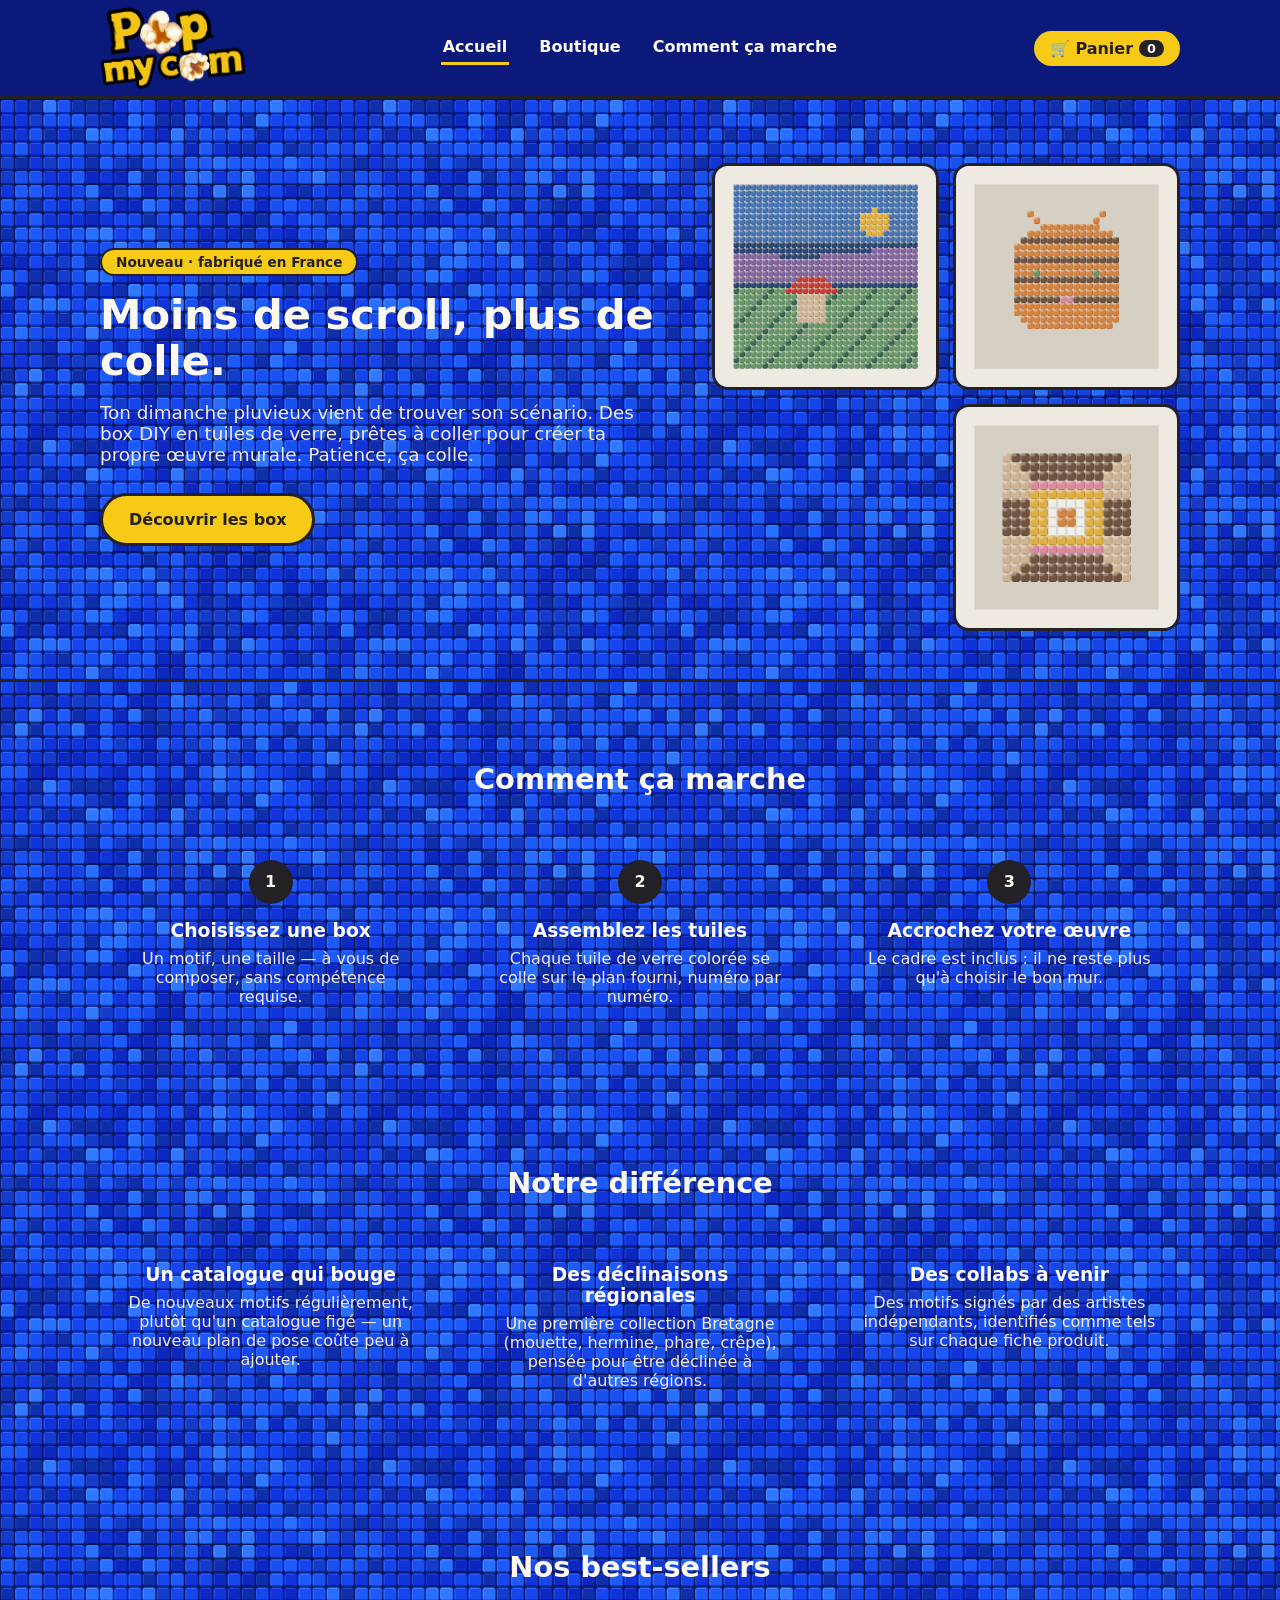
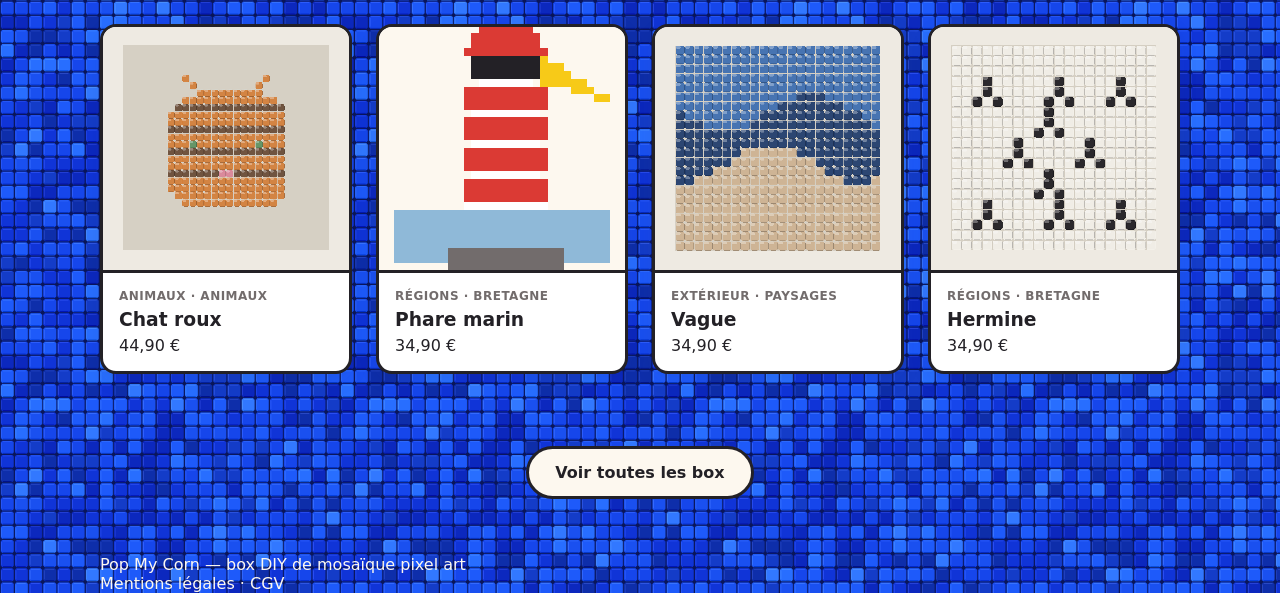
==== commit 3b2b8f4f: "Update index.html" ====
--- a/site/index.html
+++ b/site/index.html
@@ -93,7 +93,8 @@
 <footer class="site-footer">
   <div class="container">
     <div>Pop My Corn — box DIY de mosaïque pixel art</div>
-    <div>contact@popmycorn.fr</div>
+ <div><a href="mentions-legales.html">Mentions légales</a> · <a href="cgv.html">CGV</a></div>
+
   </div>
 </footer>
 
--- a/site/styles.css
+++ b/site/styles.css
@@ -1,3 +1,4 @@
+@import url('https://fonts.googleapis.com/css2?family=Fredoka:wght@600;700&display=swap');
 :root {
   --rouge: #db3a34;
   --orange: #ed8b2f;
@@ -12,6 +13,8 @@
   --gris: #726c6c;
   --radius: 16px;
   --shadow: 0 6px 20px rgba(35, 33, 38, 0.08);
+  --bleu-fond: #13209c;
+  --bleu-fonce: #0b1a7a;
 }
 
 * { box-sizing: border-box; }
@@ -19,8 +22,11 @@
 html, body {
   margin: 0;
   padding: 0;
-  background: var(--creme);
-  color: var(--encre);
+  background-color: var(--bleu-fond);
+  background-image: url("mosaique.png");
+  background-repeat: repeat;
+  background-size: 340px 340px;
+  color: var(--creme);
   font-family: "Segoe UI", system-ui, -apple-system, sans-serif;
   scroll-behavior: smooth;
 }
@@ -35,12 +41,11 @@
   padding: 0 20px;
 }
 
-/* ---------- Header ---------- */
 .site-header {
-  position: sticky;
+  position: static;
   top: 0;
   z-index: 20;
-  background: var(--creme);
+  background: var(--bleu-fonce);
   border-bottom: 3px solid var(--encre);
 }
 
@@ -48,23 +53,17 @@
   display: flex;
   align-items: center;
   justify-content: space-between;
-  height: 72px;
+  height: 96px;
 }
 
 .logo {
-  font-weight: 800;
-  font-size: 2.2rem;
-  letter-spacing: -0.5px;
-}
-
-.logo .pixel {
-  display: inline-block;
-  width: 22px;
-  height: 22px;
-  background: var(--jaune);
-  margin-right: 8px;
-  vertical-align: middle;
-  border-radius: 4px;
+  display: flex;
+  align-items: center;
+}
+
+.logo img {
+  height: 82px;
+  width: auto;
 }
 
 .nav {
@@ -88,22 +87,21 @@
   display: inline-flex;
   align-items: center;
   gap: 6px;
+  background: var(--jaune);
+  color: var(--encre);
+  padding: 8px 16px;
+  border-radius: 999px;
+  font-weight: 700;
+}
+
+.cart-count {
   background: var(--encre);
   color: var(--creme);
-  padding: 8px 16px;
-  border-radius: 999px;
-  font-weight: 700;
-}
-
-.cart-count {
-  background: var(--jaune);
-  color: var(--encre);
   border-radius: 999px;
   padding: 1px 8px;
   font-size: 0.8rem;
 }
 
-/* ---------- Buttons ---------- */
 .btn {
   display: inline-block;
   padding: 14px 26px;
@@ -136,10 +134,9 @@
   transform: none;
 }
 
-/* ---------- Hero ---------- */
 .hero {
   padding: 64px 0 48px;
-  background: linear-gradient(180deg, var(--creme-fonce), var(--creme));
+  background: none;
   border-bottom: 3px solid var(--encre);
 }
 
@@ -158,7 +155,7 @@
 
 .hero p.lead {
   font-size: 1.15rem;
-  color: var(--gris);
+  color: var(--creme-fonce);
   margin-bottom: 28px;
   max-width: 46ch;
 }
@@ -189,7 +186,6 @@
 
 .hero-visual .tall { grid-row: span 2; }
 
-/* ---------- Steps ---------- */
 .steps {
   padding: 56px 0;
 }
@@ -225,9 +221,8 @@
 }
 
 .step h3 { margin: 0 0 8px; }
-.step p { color: var(--gris); margin: 0; }
-
-/* ---------- Product grid ---------- */
+.step p { color: var(--creme-fonce); margin: 0; }
+
 .search-box {
   margin-bottom: 20px;
 }
@@ -267,6 +262,7 @@
   font-weight: 600;
   cursor: pointer;
   background: var(--creme);
+  color: var(--encre);
   font-size: 0.9rem;
 }
 
@@ -323,254 +319,131 @@
   letter-spacing: 0.04em;
 }
 
-.product-card h3 { margin: 0; font-size: 1.1rem; }
-
-.stars { color: var(--jaune); text-shadow: 0 0 0 var(--encre); font-size: 0.95rem; letter-spacing: 2px; }
-.stars .off { color: var(--creme-fonce); }
-
-.price-row {
-  margin-top: auto;
-  display: flex;
-  align-items: center;
-  justify-content: space-between;
-  padding-top: 8px;
-}
-
-.price {
-  font-weight: 800;
-  font-size: 1.2rem;
-}
-
-.mini-add {
-  border: 2px solid var(--encre);
-  background: var(--jaune);
-  border-radius: 999px;
-  padding: 6px 14px;
-  font-weight: 700;
-  cursor: pointer;
-}
-
-/* ---------- Product detail ---------- */
-.product-detail {
-  display: grid;
-  grid-template-columns: 1fr 1fr;
-  gap: 48px;
-  padding: 48px 0 72px;
-}
-
-.product-detail .thumb-large {
+.product-card h3 { margin: 0; font-size: 1.1
+.spec-list {
+  list-style: none;
+  margin: 20px 0;
+  padding: 0;
+  background: var(--creme);
   border: 3px solid var(--encre);
   border-radius: var(--radius);
   overflow: hidden;
-  box-shadow: var(--shadow);
-  background: var(--creme-fonce);
-}
-
-.product-detail .thumb-large img {
-  width: 100%;
-  image-rendering: pixelated;
-}
-
-.product-detail h1 { margin-top: 0; font-size: 2rem; }
-
-.detail-meta {
-  display: flex;
+}
+
+.spec-list li {
+  display: flex;
+  justify-content: space-between;
   gap: 16px;
-  align-items: center;
-  margin-bottom: 16px;
+  padding: 12px 18px;
+  color: var(--encre);
+  font-size: 0.95rem;
+}
+
+.spec-list li:not(:last-child) {
+  border-bottom: 2px solid var(--creme-fonce);
+}
+
+.spec-list li span:first-child {
   color: var(--gris);
   font-weight: 600;
 }
 
-.detail-price { font-size: 1.6rem; font-weight: 800; margin: 16px 0; }
-
-.spec-list {
-  list-style: none;
-  padding: 0;
-  margin: 24px 0;
-  border-top: 2px solid var(--creme-fonce);
-}
-
-.spec-list li {
-  display: flex;
-  justify-content: space-between;
-  padding: 10px 0;
-  border-bottom: 2px solid var(--creme-fonce);
-  font-size: 0.95rem;
-}
-
-.spec-list li span:first-child { color: var(--gris); }
+.spec-list li span:last-child {
+  font-weight: 700;
+}
+
+.notice {
+  background: #FFF1BF;
+  color: #5a3e00;
+  border: 2px solid var(--encre);
+  border-radius: var(--radius);
+  padding: 10px 16px;
+  font-size: 0.9rem;
+  margin: 16px 0;
+}
 
 .qty-row {
-  display: flex;
-  align-items: center;
-  gap: 16px;
-  margin-bottom: 20px;
+  margin: 20px 0;
 }
 
 .qty-control {
-  display: flex;
-  align-items: center;
-  border: 2px solid var(--encre);
-  border-radius: 999px;
+  display: inline-flex;
+  align-items: stretch;
+  border: 3px solid var(--encre);
+  border-radius: 999px;
+  background: var(--creme);
   overflow: hidden;
 }
 
 .qty-control button {
   border: none;
-  background: var(--creme-fonce);
-  width: 36px;
-  height: 36px;
-  font-size: 1.1rem;
+  background: var(--jaune);
+  color: var(--encre);
+  font-size: 1.2rem;
+  font-weight: 800;
+  width: 44px;
   cursor: pointer;
 }
 
-.qty-control input {
-  width: 42px;
+#qty-input {
+  width: 48px;
+  border: none;
+  background: transparent;
+  color: var(--encre);
   text-align: center;
-  border: none;
-  font-weight: 700;
+  font-size: 1.05rem;
+  font-weight: 700;
+}
+
+.empty-state {
+  grid-column: 1 / -1;
+  text-align: center;
+  padding: 48px 24px;
+  color: var(--creme-fonce);
+  font-size: 1.05rem;
+}
+
+.logo:has(.pixel) {
+  font-size: 0;
+  color: transparent;
+}
+
+.logo:has(.pixel) .pixel {
+  display: none;
+}
+
+.logo:has(.pixel)::before {
+  content: "";
+  display: block;
+  width: 168px;
+  height: 82px;
+  background-image: url("logo-pop-my-corn.png");
+  background-size: contain;
+  background-repeat: no-repeat;
+  background-position: left center;
+}
+
+h1.section-title::after {
+  content: "Level up tes corners";
+  display: block;
   font-size: 1rem;
-}
-
-/* ---------- Cart ---------- */
-.cart-page { padding: 48px 0 72px; }
-
-.cart-item {
-  display: grid;
-  grid-template-columns: 90px 1fr auto auto;
-  gap: 16px;
-  align-items: center;
-  padding: 16px 0;
-  border-bottom: 2px solid var(--creme-fonce);
-}
-
-.cart-item img {
-  width: 90px;
-  height: 90px;
-  object-fit: cover;
-  border-radius: 10px;
-  border: 2px solid var(--encre);
-  image-rendering: pixelated;
-}
-
-.cart-item .remove {
-  color: var(--rouge);
-  font-weight: 700;
-  cursor: pointer;
-  background: none;
-  border: none;
+  font-weight: 400;
+  color: var(--creme-fonce);
+  margin-top: 10px;
+}
+
+.site-footer .container > div:first-child {
+  font-size: 0;
+}
+
+.site-footer .container > div:first-child::before {
+  content: "Pop My Corn — box DIY de mosaïque pixel art";
   font-size: 0.9rem;
 }
-
-.cart-summary {
-  margin-top: 32px;
-  padding-top: 24px;
-  border-top: 3px solid var(--encre);
-  display: flex;
-  flex-direction: column;
-  align-items: flex-end;
-  gap: 8px;
-}
-
-.cart-summary .total { font-size: 1.4rem; font-weight: 800; }
-
-.empty-state {
-  text-align: center;
-  padding: 64px 0;
-  color: var(--gris);
-}
-
-.notice {
-  background: var(--creme-fonce);
-  border: 2px dashed var(--gris);
-  border-radius: var(--radius);
-  padding: 16px 20px;
-  font-size: 0.9rem;
-  margin-top: 20px;
-}
-
-/* ---------- Footer ---------- */
-.site-footer {
-  border-top: 3px solid var(--encre);
-  padding: 40px 0;
-  color: var(--gris);
-  font-size: 0.9rem;
-}
-
-.site-footer .container {
-  display: flex;
-  justify-content: space-between;
-  flex-wrap: wrap;
-  gap: 16px;
-}
-
-/* ---------- Result pages ---------- */
-.result-page {
-  padding: 96px 20px;
-  text-align: center;
-}
-
-.result-page h1 { font-size: 2rem; }
-.result-page p { color: var(--gris); max-width: 50ch; margin: 12px auto 32px; }
-
-/* ---------- Accueil : thème mosaïque bleue ---------- */
-body.home {
-  min-height: 100vh;
-  background: #0a165a url("mosaique-bleue.png") repeat;
-  background-size: 480px 480px;
-}
-
-.home .site-header {
-  background: #0a2a9a;
-  border-bottom-color: #0a165a;
-  color: #fff;
-}
-.home .cart-link { background: var(--jaune); color: var(--encre); }
-.home .cart-count { background: var(--encre); color: var(--jaune); }
-
-.home .hero {
-  background: transparent;
-  border-bottom: none;
-  color: #fff;
-}
-.home .hero h1,
-.home .hero p.lead {
-  color: #fff;
-  text-shadow: 0 2px 0 rgba(0, 0, 0, 0.4);
-}
-
-.home .steps h2,
-.home .section-title {
-  color: #fff;
-  text-shadow: 0 2px 0 rgba(0, 0, 0, 0.4);
-}
-.home .step {
-  background: var(--creme);
-  border: 3px solid var(--encre);
-  border-radius: var(--radius);
-}
-
-.home .site-footer {
-  background: #0a2a9a;
-  border-top-color: #0a165a;
-  color: rgba(255, 255, 255, 0.85);
-}
-
-/* ---------- Responsive ---------- */
-@media (max-width: 900px) {
-  .hero .container { grid-template-columns: 1fr; }
-  .steps-grid { grid-template-columns: 1fr; }
-  .product-grid { grid-template-columns: repeat(2, 1fr); }
-  .product-detail { grid-template-columns: 1fr; }
-  .nav { display: none; }
-}
-
-@media (max-width: 480px) {
-  .product-grid { grid-template-columns: 1fr 1fr; gap: 14px; }
-  .hero h1 { font-size: 2rem; }
-  .cart-item { grid-template-columns: 60px 1fr; grid-template-areas: "img info" "img actions"; }
-  .cart-item img { width: 60px; height: 60px; }
-  .logo { font-size: 1.6rem; }
-  .logo .pixel { width: 16px; height: 16px; }
-}
+.hero h1,
+.product-detail h1,
+.steps h2,
+.section-title {
+  font-family: "Fredoka", "Segoe UI", system-ui, -apple-system, sans-serif;
+  font-weight: 700;
+}
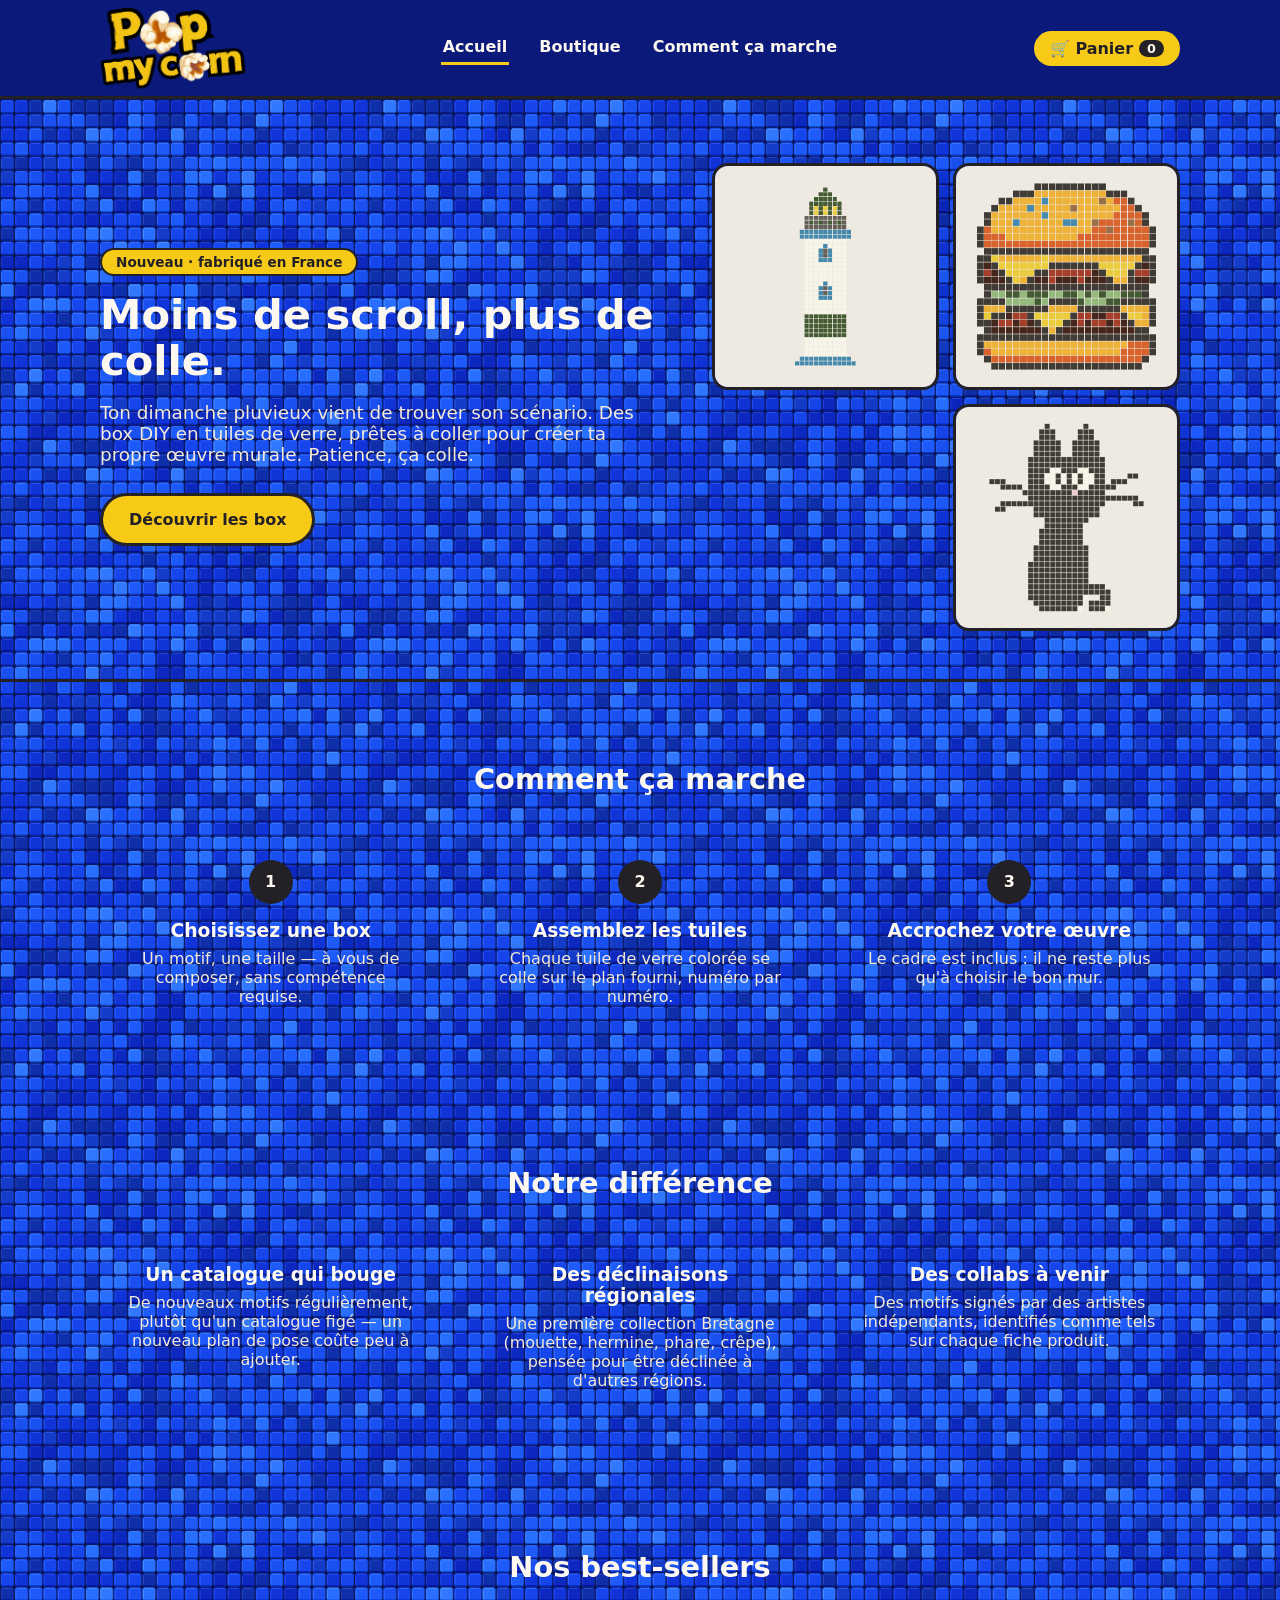
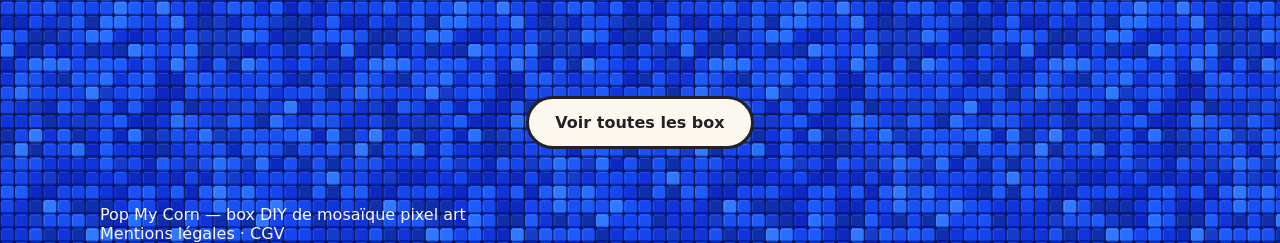
==== commit 82bbf1b8: "Remplace le catalogue d'exemple par les designs de l'Atelier Mosaïque 59 designs de l'Atelier rempla" ====
--- a/site/index.html
+++ b/site/index.html
@@ -30,9 +30,9 @@
       <a href="boutique.html" class="btn btn-primary">Découvrir les box</a>
     </div>
     <div class="hero-visual">
-      <img class="tall" src="images/products/design-08.png" alt="Box mosaïque paysage" />
-      <img src="images/products/design-07.png" alt="Box mosaïque chat" />
-      <img src="images/products/design-11.png" alt="Box mosaïque phare, collection Bretagne" />
+      <img class="tall" src="images/products/phares.png" alt="Box mosaïque phare" />
+      <img src="images/products/burger.png" alt="Box mosaïque burger" />
+      <img src="images/products/chat-noir-assis.png" alt="Box mosaïque chat noir" />
     </div>
   </div>
 </section>
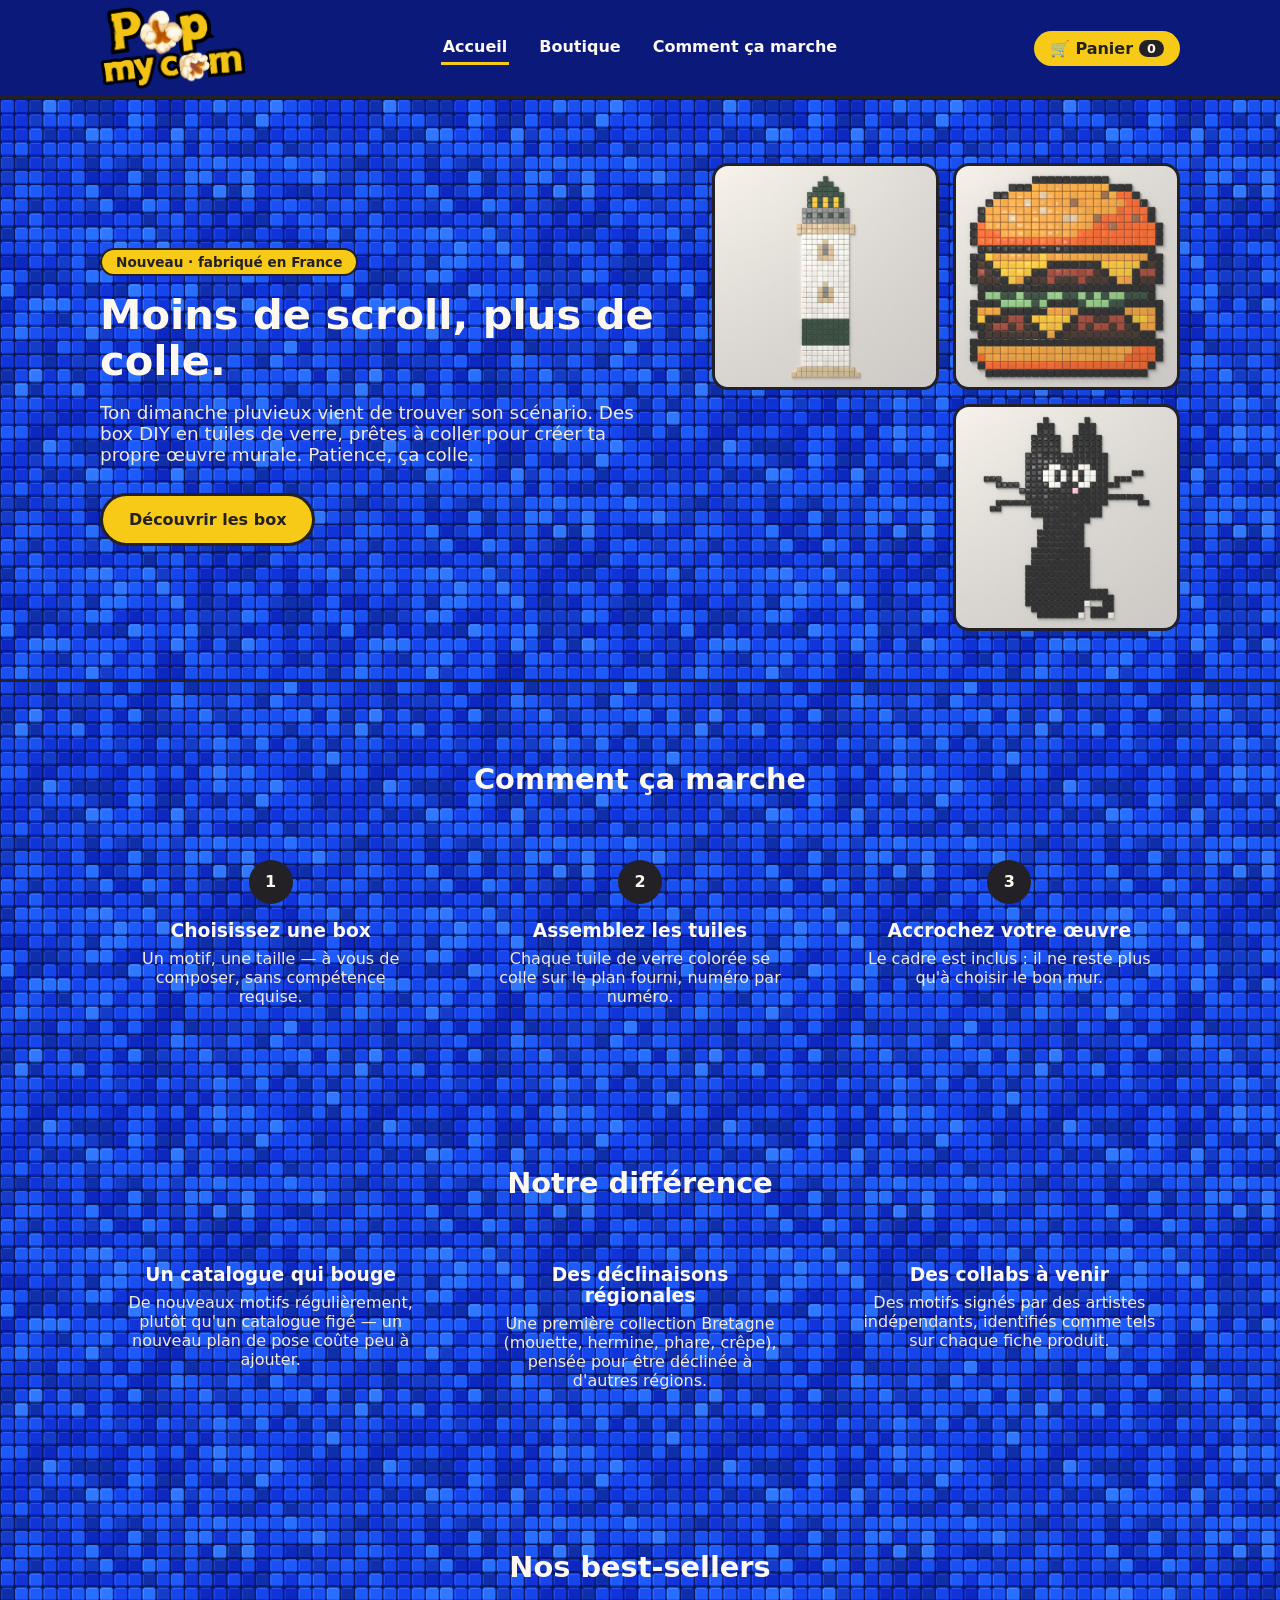
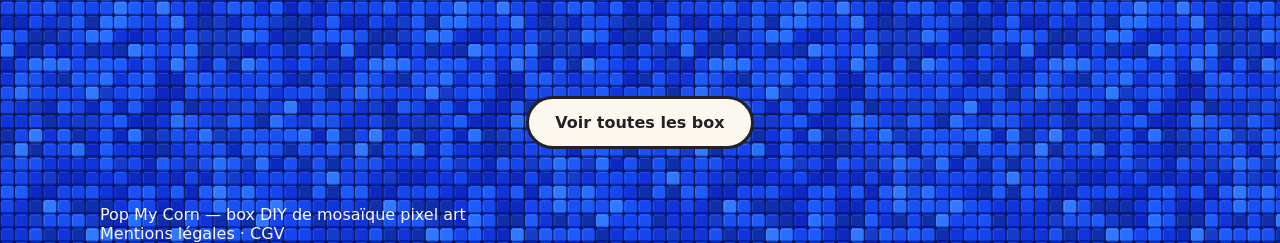
==== commit 91306c76: "Photos 3D réalistes et catalogue synchronisé avec l'Atelier Les 55 box marquées « en ligne » dans l'" ====
--- a/site/index.html
+++ b/site/index.html
@@ -30,9 +30,9 @@
       <a href="boutique.html" class="btn btn-primary">Découvrir les box</a>
     </div>
     <div class="hero-visual">
-      <img class="tall" src="images/products/phares.png" alt="Box mosaïque phare" />
-      <img src="images/products/burger.png" alt="Box mosaïque burger" />
-      <img src="images/products/chat-noir-assis.png" alt="Box mosaïque chat noir" />
+      <img class="tall" src="images/products/phares.jpg" alt="Box mosaïque phare" />
+      <img src="images/products/burger.jpg" alt="Box mosaïque burger" />
+      <img src="images/products/chat-noir-assis.jpg" alt="Box mosaïque chat noir" />
     </div>
   </div>
 </section>
